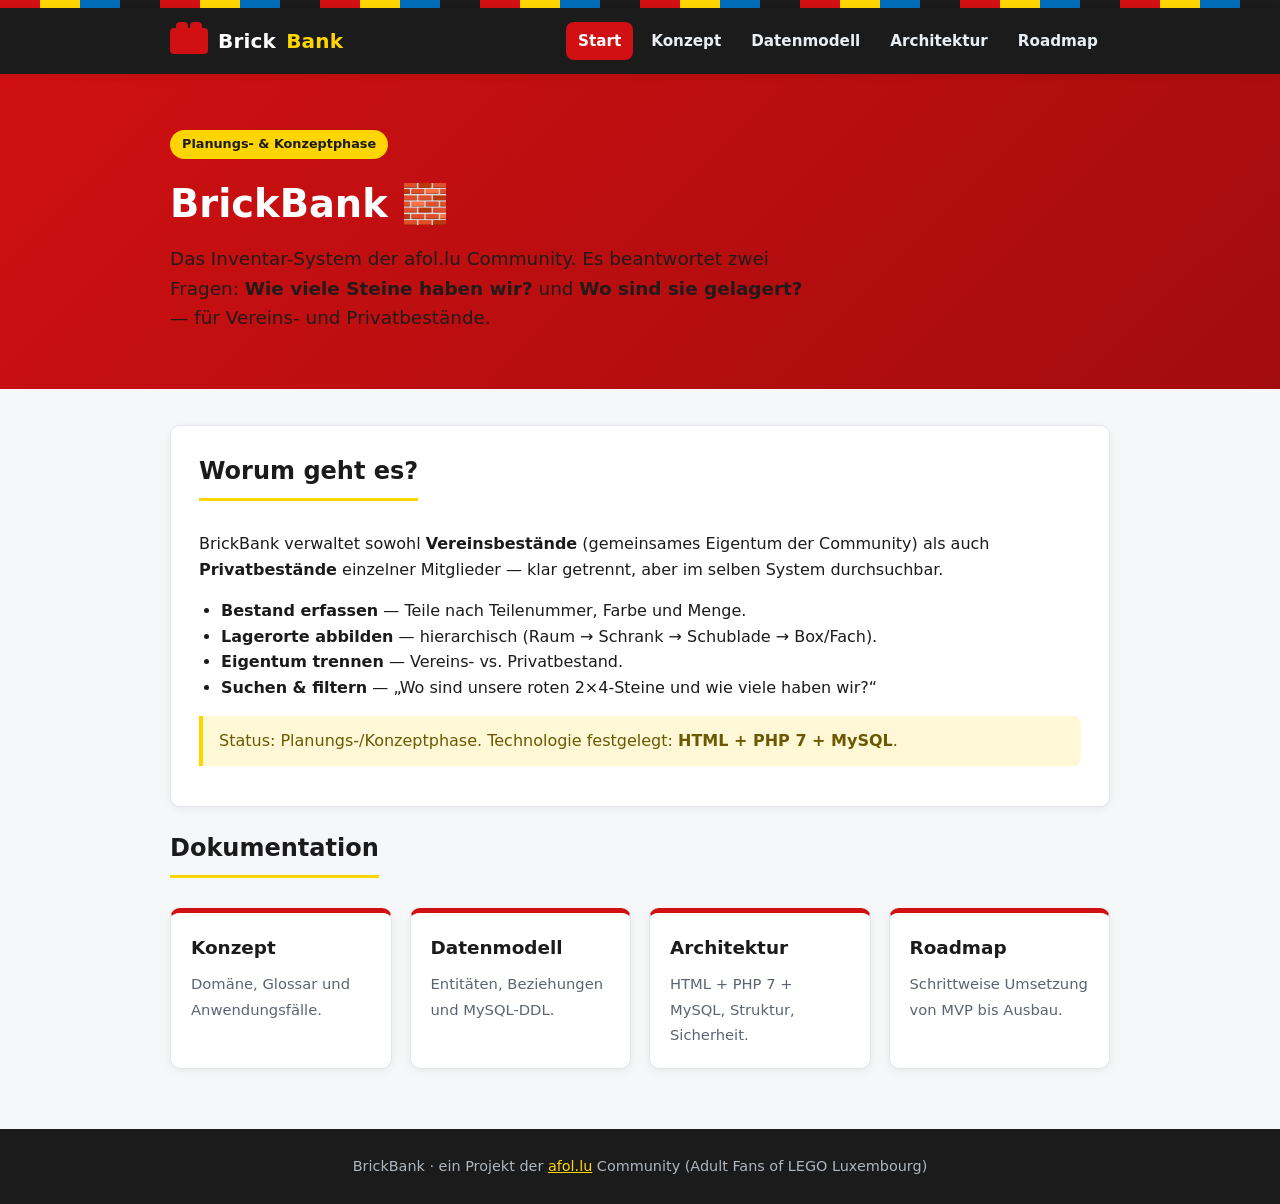
==== docs/html/index.html @ a170d641 "HTML-Dokumentation im afol.lu-Look (LEGO-Theme) - docs/html/: index, konzept, datenmodell, architekt" ====
<!DOCTYPE html>
<html lang="de">
<head>
  <meta charset="utf-8">
  <meta name="viewport" content="width=device-width, initial-scale=1">
  <title>BrickBank — Dokumentation | afol.lu</title>
  <link rel="stylesheet" href="assets/style.css">
</head>
<body>
  <div class="brick-strip"></div>
  <header class="site">
    <nav class="nav">
      <a class="brand" href="index.html"><span class="logo-brick"></span>Brick<b>Bank</b></a>
      <div class="nav-links">
        <a class="active" href="index.html">Start</a>
        <a href="konzept.html">Konzept</a>
        <a href="datenmodell.html">Datenmodell</a>
        <a href="architektur.html">Architektur</a>
        <a href="roadmap.html">Roadmap</a>
      </div>
    </nav>
  </header>

  <section class="hero">
    <div class="hero-inner">
      <span class="pill">Planungs- &amp; Konzeptphase</span>
      <h1>BrickBank 🧱</h1>
      <p>Das Inventar-System der afol.lu Community. Es beantwortet zwei Fragen:
         <strong>Wie viele Steine haben wir?</strong> und <strong>Wo sind sie gelagert?</strong> —
         für Vereins- und Privatbestände.</p>
    </div>
  </section>

  <main>
    <div class="card">
      <h2>Worum geht es?</h2>
      <p>BrickBank verwaltet sowohl <strong>Vereinsbestände</strong> (gemeinsames Eigentum der
         Community) als auch <strong>Privatbestände</strong> einzelner Mitglieder — klar getrennt,
         aber im selben System durchsuchbar.</p>
      <ul>
        <li><strong>Bestand erfassen</strong> — Teile nach Teilenummer, Farbe und Menge.</li>
        <li><strong>Lagerorte abbilden</strong> — hierarchisch (Raum → Schrank → Schublade → Box/Fach).</li>
        <li><strong>Eigentum trennen</strong> — Vereins- vs. Privatbestand.</li>
        <li><strong>Suchen &amp; filtern</strong> — „Wo sind unsere roten 2×4-Steine und wie viele haben wir?“</li>
      </ul>
      <blockquote>Status: Planungs-/Konzeptphase. Technologie festgelegt:
         <strong>HTML + PHP&nbsp;7 + MySQL</strong>.</blockquote>
    </div>

    <h2>Dokumentation</h2>
    <div class="grid" style="margin-top:16px">
      <a class="doc-card" href="konzept.html">
        <h3>Konzept</h3>
        <span>Domäne, Glossar und Anwendungsfälle.</span>
      </a>
      <a class="doc-card" href="datenmodell.html">
        <h3>Datenmodell</h3>
        <span>Entitäten, Beziehungen und MySQL-DDL.</span>
      </a>
      <a class="doc-card" href="architektur.html">
        <h3>Architektur</h3>
        <span>HTML + PHP 7 + MySQL, Struktur, Sicherheit.</span>
      </a>
      <a class="doc-card" href="roadmap.html">
        <h3>Roadmap</h3>
        <span>Schrittweise Umsetzung von MVP bis Ausbau.</span>
      </a>
    </div>
  </main>

  <footer class="site">
    BrickBank · ein Projekt der <a href="https://afol.lu">afol.lu</a> Community (Adult Fans of LEGO Luxembourg)
  </footer>
</body>
</html>
---- docs/html/assets/style.css ----
/* =========================================================================
   BrickBank — Dokumentation
   AFOL.lu-inspiriertes Theme (Annäherung).
   ▸ Echte Markenwerte hier zentral anpassen:
     Farben, Schrift und Logo werden über die CSS-Variablen unten gesteuert.
   ========================================================================= */

:root {
  /* --- Markenfarben (LEGO/AFOL-typisch) ----------------------------------
     Bei Vorliegen der echten afol.lu-Werte einfach hier ersetzen.          */
  --brand-red:    #d01012;   /* LEGO-Rot   */
  --brand-yellow: #ffd500;   /* LEGO-Gelb  */
  --brand-black:  #1b1b1b;
  --brand-blue:   #006cb7;

  --bg:           #f6f7f9;
  --surface:      #ffffff;
  --text:         #1b1b1b;
  --text-muted:   #5b6470;
  --border:       #e3e6ea;

  --radius:       10px;
  --shadow:       0 2px 8px rgba(0, 0, 0, .06);
  --shadow-lg:    0 8px 28px rgba(0, 0, 0, .12);

  --font-sans: "Segoe UI", system-ui, -apple-system, Roboto, Helvetica, Arial, sans-serif;
  --font-mono: "SFMono-Regular", Consolas, "Liberation Mono", Menlo, monospace;

  --maxw: 980px;
}

* { box-sizing: border-box; }

html { scroll-behavior: smooth; }

body {
  margin: 0;
  font-family: var(--font-sans);
  color: var(--text);
  background: var(--bg);
  line-height: 1.6;
}

/* --- Stein-Motiv-Band (oben) ------------------------------------------- */
.brick-strip {
  height: 8px;
  background:
    repeating-linear-gradient(90deg,
      var(--brand-red)    0 40px,
      var(--brand-yellow) 40px 80px,
      var(--brand-blue)   80px 120px,
      var(--brand-black)  120px 160px);
}

/* --- Kopfzeile / Navigation -------------------------------------------- */
header.site {
  background: var(--brand-black);
  color: #fff;
  position: sticky;
  top: 0;
  z-index: 10;
  box-shadow: var(--shadow);
}
.nav {
  max-width: var(--maxw);
  margin: 0 auto;
  padding: 14px 20px;
  display: flex;
  align-items: center;
  gap: 18px;
  flex-wrap: wrap;
}
.brand {
  display: flex;
  align-items: center;
  gap: 10px;
  font-weight: 800;
  font-size: 1.25rem;
  color: #fff;
  text-decoration: none;
  letter-spacing: .2px;
}
/* Logo-Platzhalter: zwei „Noppen“ als Stein. Durch echtes afol.lu-Logo ersetzen. */
.logo-brick {
  width: 38px; height: 26px;
  background: var(--brand-red);
  border-radius: 4px;
  position: relative;
  flex: none;
}
.logo-brick::before, .logo-brick::after {
  content: "";
  position: absolute;
  top: -6px;
  width: 12px; height: 8px;
  background: var(--brand-red);
  border-radius: 4px 4px 0 0;
}
.logo-brick::before { left: 6px; }
.logo-brick::after  { right: 6px; }
.brand b { color: var(--brand-yellow); }

.nav-links {
  margin-left: auto;
  display: flex;
  gap: 6px;
  flex-wrap: wrap;
}
.nav-links a {
  color: #e9eef3;
  text-decoration: none;
  padding: 7px 12px;
  border-radius: 8px;
  font-size: .95rem;
  font-weight: 600;
}
.nav-links a:hover { background: rgba(255, 255, 255, .12); }
.nav-links a.active { background: var(--brand-red); color: #fff; }

/* --- Hero --------------------------------------------------------------- */
.hero {
  background: linear-gradient(135deg, var(--brand-red), #a30c0e);
  color: #fff;
}
.hero-inner {
  max-width: var(--maxw);
  margin: 0 auto;
  padding: 56px 20px;
}
.hero h1 { margin: 0 0 10px; font-size: 2.4rem; }
.hero p  { margin: 0; max-width: 640px; font-size: 1.15rem; opacity: .95; }
.hero .pill {
  display: inline-block;
  background: var(--brand-yellow);
  color: var(--brand-black);
  font-weight: 700;
  font-size: .8rem;
  padding: 4px 12px;
  border-radius: 999px;
  margin-bottom: 14px;
}

/* --- Layout / Inhalt ---------------------------------------------------- */
main {
  max-width: var(--maxw);
  margin: 0 auto;
  padding: 36px 20px 60px;
}
.card {
  background: var(--surface);
  border: 1px solid var(--border);
  border-radius: var(--radius);
  box-shadow: var(--shadow);
  padding: 26px 28px;
  margin-bottom: 22px;
}

h2 {
  font-size: 1.5rem;
  margin: 0 0 14px;
  padding-bottom: 8px;
  border-bottom: 3px solid var(--brand-yellow);
  display: inline-block;
}
h3 { font-size: 1.15rem; margin: 22px 0 8px; color: var(--brand-blue); }
p, li { color: var(--text); }
a { color: var(--brand-blue); }

/* Karten-Grid (Startseite) */
.grid {
  display: grid;
  grid-template-columns: repeat(auto-fit, minmax(220px, 1fr));
  gap: 18px;
}
.doc-card {
  background: var(--surface);
  border: 1px solid var(--border);
  border-top: 5px solid var(--brand-red);
  border-radius: var(--radius);
  padding: 20px;
  text-decoration: none;
  color: var(--text);
  box-shadow: var(--shadow);
  transition: transform .12s ease, box-shadow .12s ease;
  display: block;
}
.doc-card:hover { transform: translateY(-3px); box-shadow: var(--shadow-lg); }
.doc-card h3 { margin-top: 0; color: var(--brand-black); }
.doc-card span { color: var(--text-muted); font-size: .92rem; }

/* Tabellen */
table {
  width: 100%;
  border-collapse: collapse;
  margin: 12px 0;
  font-size: .95rem;
}
th, td {
  text-align: left;
  padding: 9px 12px;
  border-bottom: 1px solid var(--border);
  vertical-align: top;
}
thead th {
  background: var(--brand-black);
  color: #fff;
  border-bottom: none;
}
tbody tr:nth-child(even) { background: #fafbfc; }
code {
  font-family: var(--font-mono);
  background: #eef1f4;
  padding: 1px 6px;
  border-radius: 5px;
  font-size: .9em;
}
pre {
  background: var(--brand-black);
  color: #e9eef3;
  padding: 16px 18px;
  border-radius: var(--radius);
  overflow: auto;
  font-family: var(--font-mono);
  font-size: .88rem;
  line-height: 1.5;
}
pre code { background: none; color: inherit; padding: 0; }

blockquote {
  margin: 14px 0;
  padding: 12px 16px;
  background: #fff8d6;
  border-left: 4px solid var(--brand-yellow);
  border-radius: 0 8px 8px 0;
  color: #6b5800;
}

ul { padding-left: 22px; }

/* --- Fußzeile ----------------------------------------------------------- */
footer.site {
  background: var(--brand-black);
  color: #aeb6bf;
  text-align: center;
  padding: 26px 20px;
  font-size: .9rem;
}
footer.site a { color: var(--brand-yellow); }

@media (max-width: 600px) {
  .hero h1 { font-size: 1.8rem; }
  .nav-links { width: 100%; margin-left: 0; }
}
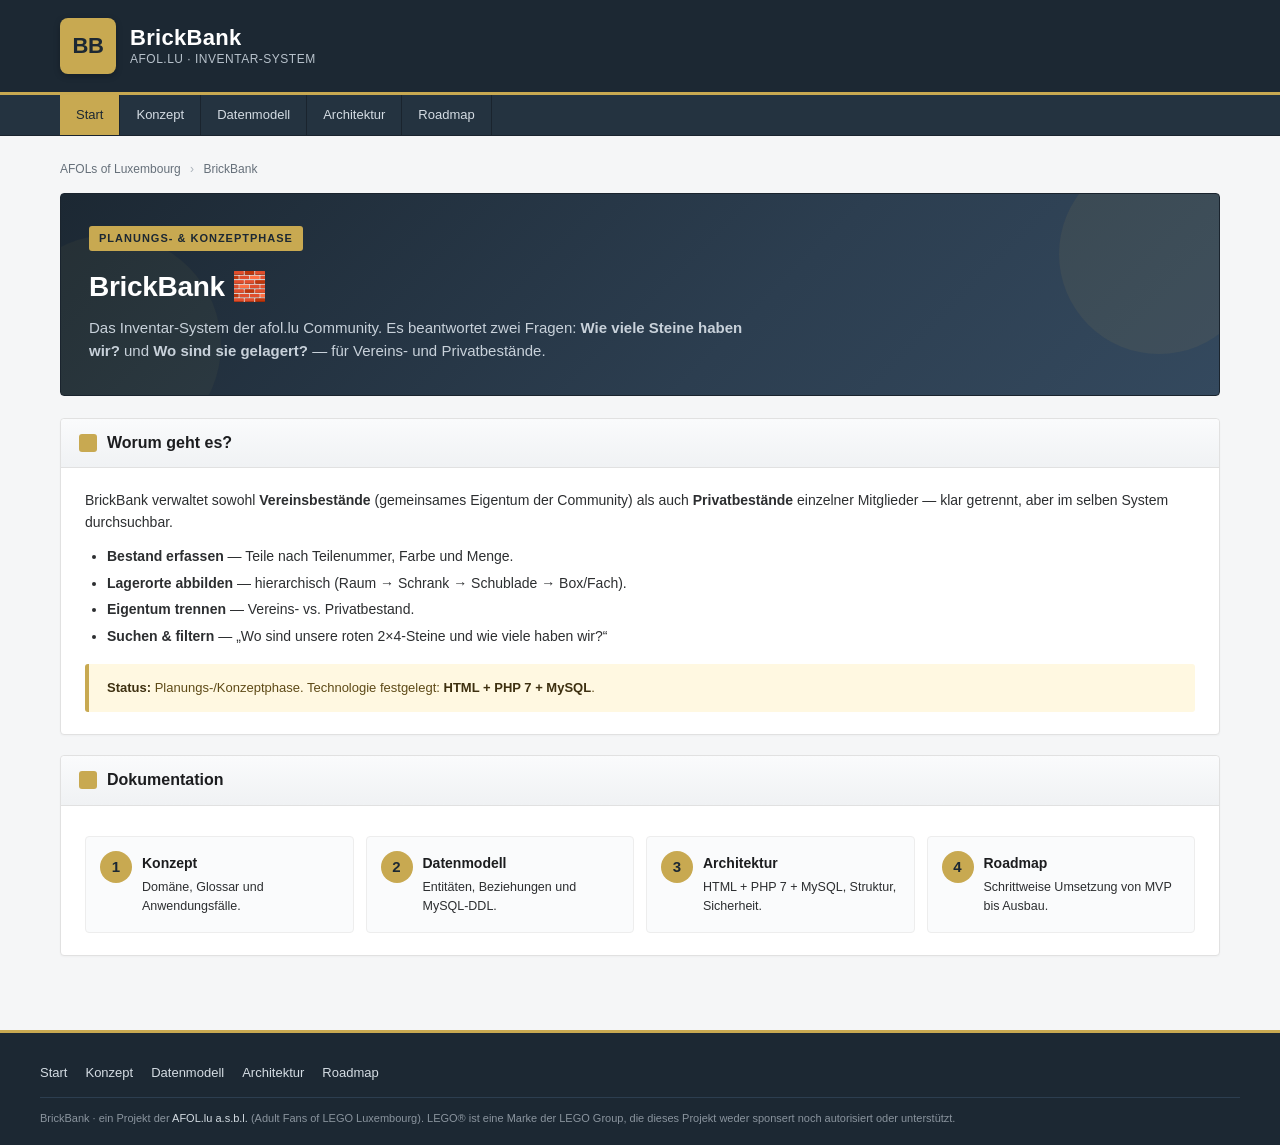
==== commit 61f8cafe: "HTML-Docs an echtes afol.lu-Design (WoltLab 5.5) angepasst - Designtokens aus afol55.afol.lu übernom" ====
--- a/docs/html/index.html
+++ b/docs/html/index.html
@@ -7,69 +7,112 @@
   <link rel="stylesheet" href="assets/style.css">
 </head>
 <body>
-  <div class="brick-strip"></div>
-  <header class="site">
-    <nav class="nav">
-      <a class="brand" href="index.html"><span class="logo-brick"></span>Brick<b>Bank</b></a>
-      <div class="nav-links">
-        <a class="active" href="index.html">Start</a>
-        <a href="konzept.html">Konzept</a>
-        <a href="datenmodell.html">Datenmodell</a>
-        <a href="architektur.html">Architektur</a>
-        <a href="roadmap.html">Roadmap</a>
-      </div>
-    </nav>
+
+  <header class="pageHeader">
+    <div class="pageHeaderInner">
+      <a class="pageHeaderLogo" href="index.html">
+        <span class="logoMark">BB</span>
+        <span class="pageHeaderTitle">
+          <span class="siteTitle">BrickBank</span>
+          <span class="siteSubtitle">afol.lu · Inventar-System</span>
+        </span>
+      </a>
+    </div>
   </header>
 
-  <section class="hero">
-    <div class="hero-inner">
-      <span class="pill">Planungs- &amp; Konzeptphase</span>
-      <h1>BrickBank 🧱</h1>
-      <p>Das Inventar-System der afol.lu Community. Es beantwortet zwei Fragen:
-         <strong>Wie viele Steine haben wir?</strong> und <strong>Wo sind sie gelagert?</strong> —
-         für Vereins- und Privatbestände.</p>
+  <nav class="mainMenu">
+    <div class="mainMenuInner">
+      <ul class="mainMenuList">
+        <li class="active"><a href="index.html">Start</a></li>
+        <li><a href="konzept.html">Konzept</a></li>
+        <li><a href="datenmodell.html">Datenmodell</a></li>
+        <li><a href="architektur.html">Architektur</a></li>
+        <li><a href="roadmap.html">Roadmap</a></li>
+      </ul>
     </div>
-  </section>
+  </nav>
 
-  <main>
-    <div class="card">
-      <h2>Worum geht es?</h2>
-      <p>BrickBank verwaltet sowohl <strong>Vereinsbestände</strong> (gemeinsames Eigentum der
-         Community) als auch <strong>Privatbestände</strong> einzelner Mitglieder — klar getrennt,
-         aber im selben System durchsuchbar.</p>
-      <ul>
-        <li><strong>Bestand erfassen</strong> — Teile nach Teilenummer, Farbe und Menge.</li>
-        <li><strong>Lagerorte abbilden</strong> — hierarchisch (Raum → Schrank → Schublade → Box/Fach).</li>
-        <li><strong>Eigentum trennen</strong> — Vereins- vs. Privatbestand.</li>
-        <li><strong>Suchen &amp; filtern</strong> — „Wo sind unsere roten 2×4-Steine und wie viele haben wir?“</li>
-      </ul>
-      <blockquote>Status: Planungs-/Konzeptphase. Technologie festgelegt:
-         <strong>HTML + PHP&nbsp;7 + MySQL</strong>.</blockquote>
+  <div class="pageWrapper">
+    <main>
+      <div class="breadcrumbs">
+        <a href="https://afol55.afol.lu/">AFOLs of Luxembourg</a>
+        <span class="sep">›</span>
+        <span>BrickBank</span>
+      </div>
+
+      <section class="hero">
+        <span class="heroBadge">Planungs- &amp; Konzeptphase</span>
+        <h1>BrickBank 🧱</h1>
+        <p class="heroSubtitle">Das Inventar-System der afol.lu Community. Es beantwortet zwei Fragen:
+           <strong>Wie viele Steine haben wir?</strong> und <strong>Wo sind sie gelagert?</strong> —
+           für Vereins- und Privatbestände.</p>
+      </section>
+
+      <article class="contentBox">
+        <div class="contentBoxHeader"><span class="icon"></span>Worum geht es?</div>
+        <div class="contentBoxBody">
+          <p>BrickBank verwaltet sowohl <strong>Vereinsbestände</strong> (gemeinsames Eigentum der
+             Community) als auch <strong>Privatbestände</strong> einzelner Mitglieder — klar getrennt,
+             aber im selben System durchsuchbar.</p>
+          <ul>
+            <li><strong>Bestand erfassen</strong> — Teile nach Teilenummer, Farbe und Menge.</li>
+            <li><strong>Lagerorte abbilden</strong> — hierarchisch (Raum → Schrank → Schublade → Box/Fach).</li>
+            <li><strong>Eigentum trennen</strong> — Vereins- vs. Privatbestand.</li>
+            <li><strong>Suchen &amp; filtern</strong> — „Wo sind unsere roten 2×4-Steine und wie viele haben wir?“</li>
+          </ul>
+          <div class="eligibilityNote">
+            <strong>Status:</strong> Planungs-/Konzeptphase. Technologie festgelegt:
+            <strong>HTML + PHP&nbsp;7 + MySQL</strong>.
+          </div>
+        </div>
+      </article>
+
+      <article class="contentBox">
+        <div class="contentBoxHeader"><span class="icon"></span>Dokumentation</div>
+        <div class="contentBoxBody">
+          <div class="steps">
+            <a class="stepCard" href="konzept.html">
+              <div class="stepNum">1</div>
+              <div class="stepTitle">Konzept</div>
+              <div class="stepText">Domäne, Glossar und Anwendungsfälle.</div>
+            </a>
+            <a class="stepCard" href="datenmodell.html">
+              <div class="stepNum">2</div>
+              <div class="stepTitle">Datenmodell</div>
+              <div class="stepText">Entitäten, Beziehungen und MySQL-DDL.</div>
+            </a>
+            <a class="stepCard" href="architektur.html">
+              <div class="stepNum">3</div>
+              <div class="stepTitle">Architektur</div>
+              <div class="stepText">HTML + PHP 7 + MySQL, Struktur, Sicherheit.</div>
+            </a>
+            <a class="stepCard" href="roadmap.html">
+              <div class="stepNum">4</div>
+              <div class="stepTitle">Roadmap</div>
+              <div class="stepText">Schrittweise Umsetzung von MVP bis Ausbau.</div>
+            </a>
+          </div>
+        </div>
+      </article>
+    </main>
+  </div>
+
+  <footer class="pageFooter">
+    <div class="pageFooterInner">
+      <ol>
+        <li><a href="index.html">Start</a></li>
+        <li><a href="konzept.html">Konzept</a></li>
+        <li><a href="datenmodell.html">Datenmodell</a></li>
+        <li><a href="architektur.html">Architektur</a></li>
+        <li><a href="roadmap.html">Roadmap</a></li>
+      </ol>
+      <div class="footerNote">
+        BrickBank · ein Projekt der <a href="https://afol55.afol.lu/">AFOL.lu a.s.b.l.</a>
+        (Adult Fans of LEGO Luxembourg). LEGO® ist eine Marke der LEGO Group, die dieses Projekt
+        weder sponsert noch autorisiert oder unterstützt.
+      </div>
     </div>
+  </footer>
 
-    <h2>Dokumentation</h2>
-    <div class="grid" style="margin-top:16px">
-      <a class="doc-card" href="konzept.html">
-        <h3>Konzept</h3>
-        <span>Domäne, Glossar und Anwendungsfälle.</span>
-      </a>
-      <a class="doc-card" href="datenmodell.html">
-        <h3>Datenmodell</h3>
-        <span>Entitäten, Beziehungen und MySQL-DDL.</span>
-      </a>
-      <a class="doc-card" href="architektur.html">
-        <h3>Architektur</h3>
-        <span>HTML + PHP 7 + MySQL, Struktur, Sicherheit.</span>
-      </a>
-      <a class="doc-card" href="roadmap.html">
-        <h3>Roadmap</h3>
-        <span>Schrittweise Umsetzung von MVP bis Ausbau.</span>
-      </a>
-    </div>
-  </main>
-
-  <footer class="site">
-    BrickBank · ein Projekt der <a href="https://afol.lu">afol.lu</a> Community (Adult Fans of LEGO Luxembourg)
-  </footer>
 </body>
 </html>
--- a/docs/html/assets/style.css
+++ b/docs/html/assets/style.css
@@ -1,253 +1,341 @@
 /* =========================================================================
    BrickBank — Dokumentation
-   AFOL.lu-inspiriertes Theme (Annäherung).
-   ▸ Echte Markenwerte hier zentral anpassen:
-     Farben, Schrift und Logo werden über die CSS-Variablen unten gesteuert.
+   AFOL.lu / WoltLab Suite 5.5 Design (matcht afol55.afol.lu Look & Feel)
    ========================================================================= */
 
 :root {
-  /* --- Markenfarben (LEGO/AFOL-typisch) ----------------------------------
-     Bei Vorliegen der echten afol.lu-Werte einfach hier ersetzen.          */
-  --brand-red:    #d01012;   /* LEGO-Rot   */
-  --brand-yellow: #ffd500;   /* LEGO-Gelb  */
-  --brand-black:  #1b1b1b;
-  --brand-blue:   #006cb7;
-
-  --bg:           #f6f7f9;
-  --surface:      #ffffff;
-  --text:         #1b1b1b;
-  --text-muted:   #5b6470;
-  --border:       #e3e6ea;
-
-  --radius:       10px;
-  --shadow:       0 2px 8px rgba(0, 0, 0, .06);
-  --shadow-lg:    0 8px 28px rgba(0, 0, 0, .12);
-
-  --font-sans: "Segoe UI", system-ui, -apple-system, Roboto, Helvetica, Arial, sans-serif;
-  --font-mono: "SFMono-Regular", Consolas, "Liberation Mono", Menlo, monospace;
-
-  --maxw: 980px;
+    --wcfContentBackground: #ffffff;
+    --wcfContentBorder: #e1e1e1;
+    --wcfContentBorderInner: #ededed;
+    --wcfContentText: #2c2e30;
+    --wcfContentLink: #0a4a66;
+    --wcfContentLinkActive: #04293c;
+    --wcfHeadlineText: #1c1d1f;
+    --wcfPageBackground: #f5f6f7;
+    --wcfButtonPrimary: #0a4a66;
+    --wcfButtonPrimaryHover: #04293c;
+    --wcfNavBackground: #1c2833;
+    --wcfNavText: #ffffff;
+    --wcfBoxAccent: #c8a951;
 }
 
 * { box-sizing: border-box; }
-
-html { scroll-behavior: smooth; }
+html, body { margin: 0; padding: 0; }
 
 body {
-  margin: 0;
-  font-family: var(--font-sans);
-  color: var(--text);
-  background: var(--bg);
-  line-height: 1.6;
-}
-
-/* --- Stein-Motiv-Band (oben) ------------------------------------------- */
-.brick-strip {
-  height: 8px;
-  background:
-    repeating-linear-gradient(90deg,
-      var(--brand-red)    0 40px,
-      var(--brand-yellow) 40px 80px,
-      var(--brand-blue)   80px 120px,
-      var(--brand-black)  120px 160px);
-}
-
-/* --- Kopfzeile / Navigation -------------------------------------------- */
-header.site {
-  background: var(--brand-black);
-  color: #fff;
-  position: sticky;
-  top: 0;
-  z-index: 10;
-  box-shadow: var(--shadow);
-}
-.nav {
-  max-width: var(--maxw);
-  margin: 0 auto;
-  padding: 14px 20px;
-  display: flex;
-  align-items: center;
-  gap: 18px;
-  flex-wrap: wrap;
-}
-.brand {
-  display: flex;
-  align-items: center;
-  gap: 10px;
-  font-weight: 800;
-  font-size: 1.25rem;
-  color: #fff;
-  text-decoration: none;
-  letter-spacing: .2px;
-}
-/* Logo-Platzhalter: zwei „Noppen“ als Stein. Durch echtes afol.lu-Logo ersetzen. */
-.logo-brick {
-  width: 38px; height: 26px;
-  background: var(--brand-red);
-  border-radius: 4px;
-  position: relative;
-  flex: none;
-}
-.logo-brick::before, .logo-brick::after {
-  content: "";
-  position: absolute;
-  top: -6px;
-  width: 12px; height: 8px;
-  background: var(--brand-red);
-  border-radius: 4px 4px 0 0;
-}
-.logo-brick::before { left: 6px; }
-.logo-brick::after  { right: 6px; }
-.brand b { color: var(--brand-yellow); }
-
-.nav-links {
-  margin-left: auto;
-  display: flex;
-  gap: 6px;
-  flex-wrap: wrap;
-}
-.nav-links a {
-  color: #e9eef3;
-  text-decoration: none;
-  padding: 7px 12px;
-  border-radius: 8px;
-  font-size: .95rem;
-  font-weight: 600;
-}
-.nav-links a:hover { background: rgba(255, 255, 255, .12); }
-.nav-links a.active { background: var(--brand-red); color: #fff; }
-
-/* --- Hero --------------------------------------------------------------- */
+    font-family: "Segoe UI", "Liberation Sans", Arial, sans-serif;
+    font-size: 14px;
+    line-height: 1.55;
+    color: var(--wcfContentText);
+    background: var(--wcfPageBackground);
+}
+
+a { color: var(--wcfContentLink); text-decoration: none; }
+a:hover { color: var(--wcfContentLinkActive); text-decoration: underline; }
+
+/* ---------- HEADER ---------- */
+.pageHeader {
+    background: var(--wcfNavBackground);
+    color: var(--wcfNavText);
+    border-bottom: 3px solid var(--wcfBoxAccent);
+}
+.pageHeaderInner {
+    max-width: 1200px;
+    margin: 0 auto;
+    padding: 18px 20px;
+    display: flex;
+    align-items: center;
+    gap: 18px;
+}
+.pageHeaderLogo {
+    display: flex;
+    align-items: center;
+    gap: 14px;
+    text-decoration: none;
+    color: var(--wcfNavText);
+}
+.pageHeaderLogo:hover { text-decoration: none; }
+.logoMark {
+    width: 56px;
+    height: 56px;
+    background: var(--wcfBoxAccent);
+    border-radius: 8px;
+    display: flex;
+    align-items: center;
+    justify-content: center;
+    font-weight: 700;
+    font-size: 22px;
+    color: #1c2833;
+    letter-spacing: -0.5px;
+    box-shadow: 0 2px 6px rgba(0,0,0,0.25);
+}
+.pageHeaderTitle { display: flex; flex-direction: column; line-height: 1.1; }
+.pageHeaderTitle .siteTitle { font-size: 22px; font-weight: 600; letter-spacing: 0.3px; }
+.pageHeaderTitle .siteSubtitle {
+    font-size: 12px;
+    color: #b8c2cc;
+    margin-top: 3px;
+    letter-spacing: 0.5px;
+    text-transform: uppercase;
+}
+
+/* ---------- MAIN NAVIGATION ---------- */
+.mainMenu {
+    background: #243340;
+    border-bottom: 1px solid #1a242e;
+}
+.mainMenuInner { max-width: 1200px; margin: 0 auto; padding: 0 20px; }
+.mainMenuList {
+    list-style: none; margin: 0; padding: 0;
+    display: flex; flex-wrap: wrap;
+}
+.mainMenuList a {
+    display: block;
+    padding: 10px 16px;
+    color: #d4dce3;
+    font-size: 13px;
+    font-weight: 500;
+    text-decoration: none;
+    border-right: 1px solid #1a242e;
+}
+.mainMenuList a:hover { background: #1c2833; color: #fff; text-decoration: none; }
+.mainMenuList .active a { background: var(--wcfBoxAccent); color: #1c2833; }
+
+/* ---------- LAYOUT ---------- */
+.pageWrapper {
+    max-width: 1200px;
+    margin: 0 auto;
+    padding: 24px 20px;
+}
+
+/* ---------- BREADCRUMB ---------- */
+.breadcrumbs { font-size: 12px; color: #66707a; margin-bottom: 14px; }
+.breadcrumbs a { color: #66707a; }
+.breadcrumbs span.sep { margin: 0 6px; color: #aab2ba; }
+
+/* ---------- CONTENT BOX ---------- */
+.contentBox {
+    background: var(--wcfContentBackground);
+    border: 1px solid var(--wcfContentBorder);
+    border-radius: 4px;
+    margin-bottom: 20px;
+    box-shadow: 0 1px 2px rgba(0,0,0,0.03);
+}
+.contentBoxHeader {
+    background: linear-gradient(180deg, #fafbfc 0%, #f0f2f4 100%);
+    border-bottom: 1px solid var(--wcfContentBorder);
+    padding: 12px 18px;
+    font-size: 16px;
+    font-weight: 600;
+    color: var(--wcfHeadlineText);
+    border-radius: 4px 4px 0 0;
+    display: flex;
+    align-items: center;
+    gap: 10px;
+}
+.contentBoxHeader .icon {
+    width: 18px; height: 18px;
+    background: var(--wcfBoxAccent);
+    border-radius: 3px;
+    flex-shrink: 0;
+}
+.contentBoxBody { padding: 22px 24px; }
+.contentBoxBody p { margin: 0 0 12px; }
+.contentBoxBody p:last-child { margin-bottom: 0; }
+.contentBoxBody h3 {
+    font-size: 15px;
+    color: var(--wcfHeadlineText);
+    margin: 20px 0 8px;
+}
+.contentBoxBody ul, .contentBoxBody ol { margin: 0 0 12px; padding-left: 22px; }
+.contentBoxBody li { margin-bottom: 5px; }
+
+/* ---------- HERO ---------- */
 .hero {
-  background: linear-gradient(135deg, var(--brand-red), #a30c0e);
-  color: #fff;
-}
-.hero-inner {
-  max-width: var(--maxw);
-  margin: 0 auto;
-  padding: 56px 20px;
-}
-.hero h1 { margin: 0 0 10px; font-size: 2.4rem; }
-.hero p  { margin: 0; max-width: 640px; font-size: 1.15rem; opacity: .95; }
-.hero .pill {
-  display: inline-block;
-  background: var(--brand-yellow);
-  color: var(--brand-black);
-  font-weight: 700;
-  font-size: .8rem;
-  padding: 4px 12px;
-  border-radius: 999px;
-  margin-bottom: 14px;
-}
-
-/* --- Layout / Inhalt ---------------------------------------------------- */
-main {
-  max-width: var(--maxw);
-  margin: 0 auto;
-  padding: 36px 20px 60px;
-}
-.card {
-  background: var(--surface);
-  border: 1px solid var(--border);
-  border-radius: var(--radius);
-  box-shadow: var(--shadow);
-  padding: 26px 28px;
-  margin-bottom: 22px;
-}
-
-h2 {
-  font-size: 1.5rem;
-  margin: 0 0 14px;
-  padding-bottom: 8px;
-  border-bottom: 3px solid var(--brand-yellow);
-  display: inline-block;
-}
-h3 { font-size: 1.15rem; margin: 22px 0 8px; color: var(--brand-blue); }
-p, li { color: var(--text); }
-a { color: var(--brand-blue); }
-
-/* Karten-Grid (Startseite) */
-.grid {
-  display: grid;
-  grid-template-columns: repeat(auto-fit, minmax(220px, 1fr));
-  gap: 18px;
-}
-.doc-card {
-  background: var(--surface);
-  border: 1px solid var(--border);
-  border-top: 5px solid var(--brand-red);
-  border-radius: var(--radius);
-  padding: 20px;
-  text-decoration: none;
-  color: var(--text);
-  box-shadow: var(--shadow);
-  transition: transform .12s ease, box-shadow .12s ease;
-  display: block;
-}
-.doc-card:hover { transform: translateY(-3px); box-shadow: var(--shadow-lg); }
-.doc-card h3 { margin-top: 0; color: var(--brand-black); }
-.doc-card span { color: var(--text-muted); font-size: .92rem; }
-
-/* Tabellen */
+    background: linear-gradient(135deg, #1c2833 0%, #2c3e50 60%, #34495e 100%);
+    color: #fff;
+    border-radius: 4px;
+    padding: 32px 28px;
+    margin-bottom: 22px;
+    position: relative;
+    overflow: hidden;
+    border: 1px solid #1a242e;
+}
+.hero::before {
+    content: "";
+    position: absolute;
+    top: -40px; right: -40px;
+    width: 200px; height: 200px;
+    background: var(--wcfBoxAccent);
+    opacity: 0.08;
+    border-radius: 50%;
+}
+.hero::after {
+    content: "";
+    position: absolute;
+    bottom: -60px; left: -60px;
+    width: 220px; height: 220px;
+    background: var(--wcfBoxAccent);
+    opacity: 0.05;
+    border-radius: 50%;
+}
+.hero .heroBadge {
+    display: inline-block;
+    background: var(--wcfBoxAccent);
+    color: #1c2833;
+    font-size: 11px;
+    font-weight: 700;
+    letter-spacing: 1px;
+    padding: 4px 10px;
+    border-radius: 3px;
+    text-transform: uppercase;
+    margin-bottom: 14px;
+    position: relative;
+    z-index: 1;
+}
+.hero h1 {
+    font-size: 28px;
+    margin: 0 0 8px;
+    font-weight: 700;
+    letter-spacing: -0.3px;
+    position: relative;
+    z-index: 1;
+}
+.hero .heroSubtitle {
+    font-size: 15px;
+    color: #c8d1da;
+    margin: 0;
+    position: relative;
+    z-index: 1;
+    max-width: 680px;
+}
+
+/* ---------- STEP / DOC CARDS ---------- */
+.steps {
+    display: grid;
+    grid-template-columns: repeat(auto-fit, minmax(220px, 1fr));
+    gap: 12px;
+    margin-top: 8px;
+}
+.stepCard {
+    background: #fafbfc;
+    border: 1px solid var(--wcfContentBorderInner);
+    border-radius: 4px;
+    padding: 16px;
+    position: relative;
+    padding-left: 56px;
+    text-decoration: none;
+    color: var(--wcfContentText);
+    display: block;
+}
+a.stepCard:hover { background: #f0f2f4; text-decoration: none; }
+.stepCard .stepNum {
+    position: absolute;
+    left: 14px;
+    top: 14px;
+    width: 32px;
+    height: 32px;
+    background: var(--wcfBoxAccent);
+    color: #1c2833;
+    border-radius: 50%;
+    display: flex;
+    align-items: center;
+    justify-content: center;
+    font-weight: 700;
+    font-size: 15px;
+}
+.stepCard .stepTitle {
+    font-weight: 600;
+    font-size: 14px;
+    color: var(--wcfHeadlineText);
+    margin: 0 0 4px;
+}
+.stepCard .stepText {
+    font-size: 12.5px;
+    color: var(--wcfContentText);
+    line-height: 1.5;
+}
+
+/* ---------- TABLES ---------- */
 table {
-  width: 100%;
-  border-collapse: collapse;
-  margin: 12px 0;
-  font-size: .95rem;
+    width: 100%;
+    border-collapse: collapse;
+    margin: 12px 0;
+    font-size: 13px;
 }
 th, td {
-  text-align: left;
-  padding: 9px 12px;
-  border-bottom: 1px solid var(--border);
-  vertical-align: top;
+    text-align: left;
+    padding: 9px 12px;
+    border-bottom: 1px solid var(--wcfContentBorderInner);
+    vertical-align: top;
 }
 thead th {
-  background: var(--brand-black);
-  color: #fff;
-  border-bottom: none;
+    background: var(--wcfNavBackground);
+    color: #fff;
+    border-bottom: none;
+    font-weight: 600;
 }
 tbody tr:nth-child(even) { background: #fafbfc; }
+
+/* ---------- CODE ---------- */
 code {
-  font-family: var(--font-mono);
-  background: #eef1f4;
-  padding: 1px 6px;
-  border-radius: 5px;
-  font-size: .9em;
+    font-family: "SFMono-Regular", Consolas, "Liberation Mono", Menlo, monospace;
+    background: #f0f2f4;
+    padding: 1px 6px;
+    border-radius: 3px;
+    font-size: 0.9em;
+    color: #04293c;
 }
 pre {
-  background: var(--brand-black);
-  color: #e9eef3;
-  padding: 16px 18px;
-  border-radius: var(--radius);
-  overflow: auto;
-  font-family: var(--font-mono);
-  font-size: .88rem;
-  line-height: 1.5;
+    background: var(--wcfNavBackground);
+    color: #e9eef3;
+    padding: 16px 18px;
+    border-radius: 4px;
+    overflow: auto;
+    font-family: "SFMono-Regular", Consolas, "Liberation Mono", Menlo, monospace;
+    font-size: 12.5px;
+    line-height: 1.55;
+    border: 1px solid #1a242e;
 }
 pre code { background: none; color: inherit; padding: 0; }
 
-blockquote {
-  margin: 14px 0;
-  padding: 12px 16px;
-  background: #fff8d6;
-  border-left: 4px solid var(--brand-yellow);
-  border-radius: 0 8px 8px 0;
-  color: #6b5800;
-}
-
-ul { padding-left: 22px; }
-
-/* --- Fußzeile ----------------------------------------------------------- */
-footer.site {
-  background: var(--brand-black);
-  color: #aeb6bf;
-  text-align: center;
-  padding: 26px 20px;
-  font-size: .9rem;
-}
-footer.site a { color: var(--brand-yellow); }
-
-@media (max-width: 600px) {
-  .hero h1 { font-size: 1.8rem; }
-  .nav-links { width: 100%; margin-left: 0; }
-}
+/* ---------- NOTE BOX ---------- */
+.eligibilityNote {
+    background: #fff8e1;
+    border-left: 4px solid var(--wcfBoxAccent);
+    padding: 14px 18px;
+    font-size: 13px;
+    color: #5e4a17;
+    border-radius: 3px;
+    margin-top: 16px;
+}
+.eligibilityNote strong { color: #3e3010; }
+
+/* ---------- FOOTER ---------- */
+.pageFooter {
+    background: #1c2833;
+    color: #b8c2cc;
+    padding: 30px 20px 18px;
+    margin-top: 30px;
+    border-top: 3px solid var(--wcfBoxAccent);
+}
+.pageFooterInner { max-width: 1200px; margin: 0 auto; }
+.pageFooter ol {
+    list-style: none;
+    padding: 0;
+    margin: 0 0 14px;
+    display: flex;
+    flex-wrap: wrap;
+    gap: 18px;
+    font-size: 13px;
+}
+.pageFooter a { color: #d4dce3; }
+.pageFooter a:hover { color: #fff; }
+.footerNote {
+    font-size: 11px;
+    color: #8a949e;
+    line-height: 1.6;
+    border-top: 1px solid #2c3e50;
+    padding-top: 12px;
+    margin-top: 12px;
+}
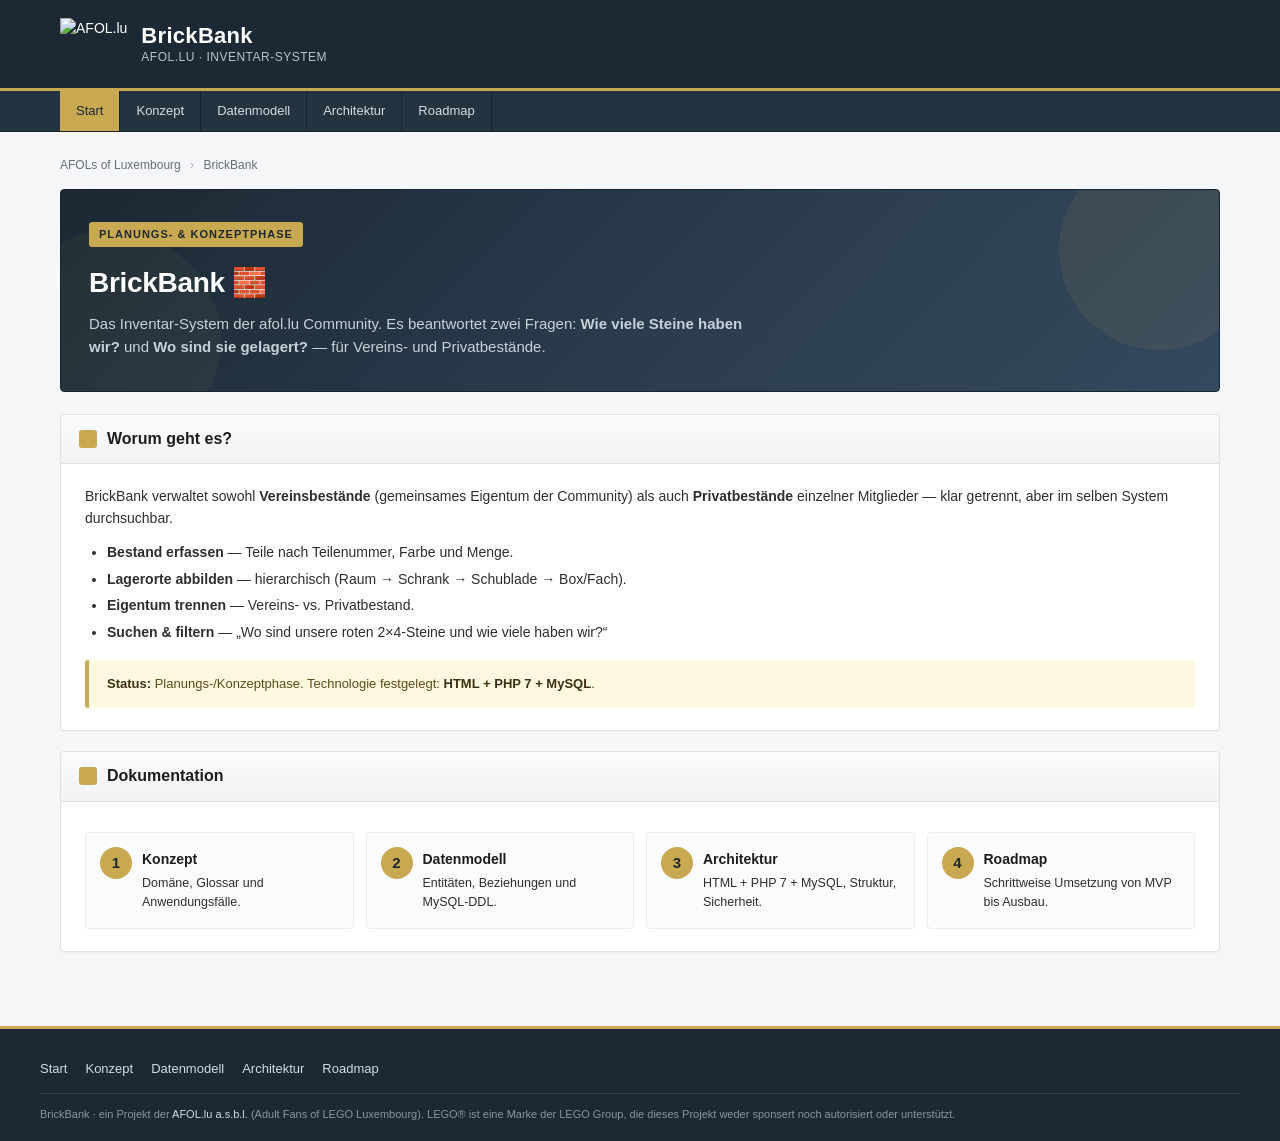
==== commit 88a6bf3f: "Echtes afol.lu-Logo in den Header aller HTML-Docs einbinden - Logo per Original-URL (afol55.afol.lu)" ====
--- a/docs/html/index.html
+++ b/docs/html/index.html
@@ -11,7 +11,7 @@
   <header class="pageHeader">
     <div class="pageHeaderInner">
       <a class="pageHeaderLogo" href="index.html">
-        <span class="logoMark">BB</span>
+        <img class="logoImg" src="https://afol55.afol.lu/images/style-1/pageLogo-2af33243.png" alt="AFOL.lu">
         <span class="pageHeaderTitle">
           <span class="siteTitle">BrickBank</span>
           <span class="siteSubtitle">afol.lu · Inventar-System</span>
--- a/docs/html/assets/style.css
+++ b/docs/html/assets/style.css
@@ -69,6 +69,12 @@
     letter-spacing: -0.5px;
     box-shadow: 0 2px 6px rgba(0,0,0,0.25);
 }
+/* Echtes afol.lu-Logo (wird vom Browser direkt von afol55.afol.lu geladen) */
+.logoImg {
+    height: 52px;
+    width: auto;
+    display: block;
+}
 .pageHeaderTitle { display: flex; flex-direction: column; line-height: 1.1; }
 .pageHeaderTitle .siteTitle { font-size: 22px; font-weight: 600; letter-spacing: 0.3px; }
 .pageHeaderTitle .siteSubtitle {
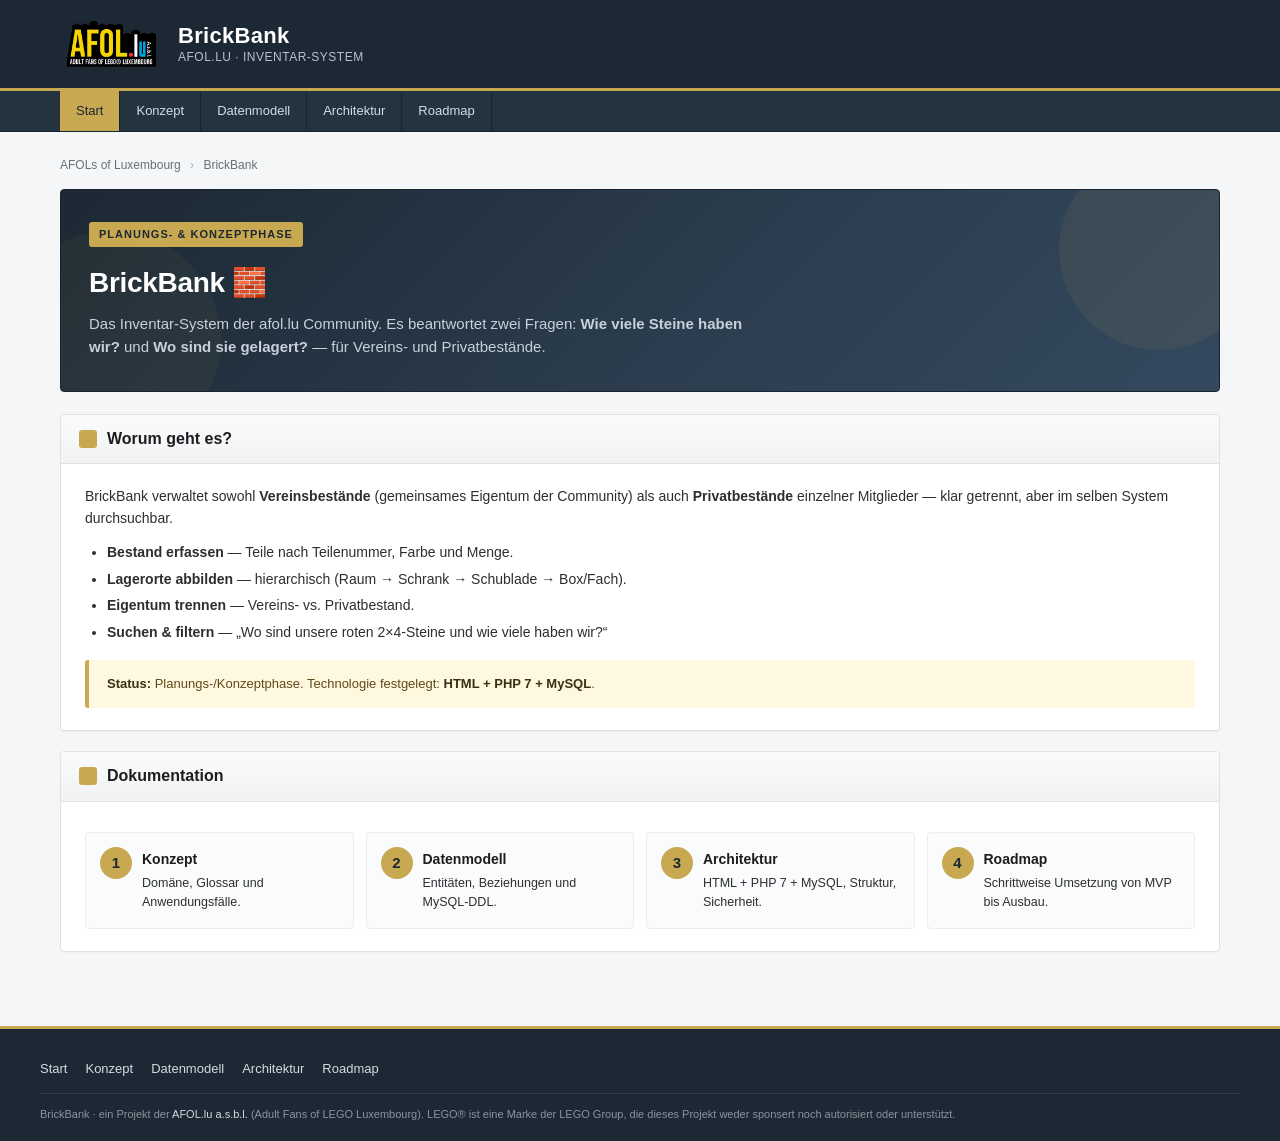
==== commit 71feed67: "Logo auf lokale Datei assets/afol-logo.png umstellen" ====
--- a/docs/html/index.html
+++ b/docs/html/index.html
@@ -11,7 +11,7 @@
   <header class="pageHeader">
     <div class="pageHeaderInner">
       <a class="pageHeaderLogo" href="index.html">
-        <img class="logoImg" src="https://afol55.afol.lu/images/style-1/pageLogo-2af33243.png" alt="AFOL.lu">
+        <img class="logoImg" src="assets/afol-logo.png" alt="AFOL.lu">
         <span class="pageHeaderTitle">
           <span class="siteTitle">BrickBank</span>
           <span class="siteSubtitle">afol.lu · Inventar-System</span>
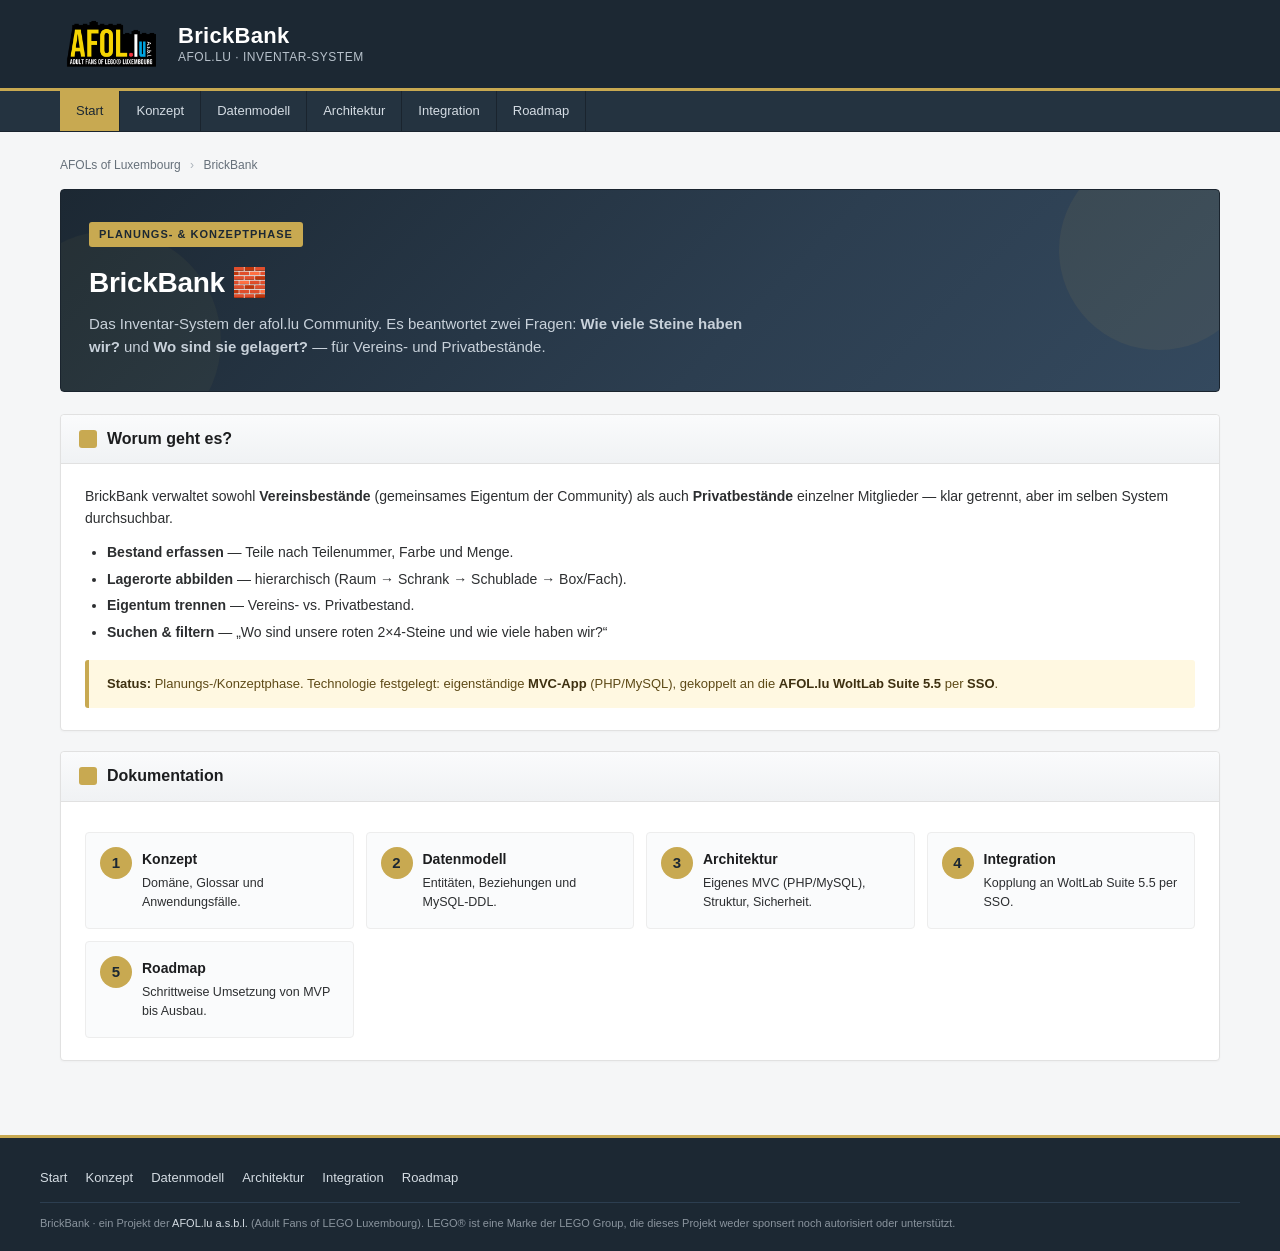
==== commit 1a463a79: "Architektur auf eigenes MVC + WoltLab-Suite-5.5-SSO umstellen - ARCHITEKTUR: MVC-Aufbau (Controller/" ====
--- a/docs/html/index.html
+++ b/docs/html/index.html
@@ -27,6 +27,7 @@
         <li><a href="konzept.html">Konzept</a></li>
         <li><a href="datenmodell.html">Datenmodell</a></li>
         <li><a href="architektur.html">Architektur</a></li>
+        <li><a href="integration.html">Integration</a></li>
         <li><a href="roadmap.html">Roadmap</a></li>
       </ul>
     </div>
@@ -62,7 +63,8 @@
           </ul>
           <div class="eligibilityNote">
             <strong>Status:</strong> Planungs-/Konzeptphase. Technologie festgelegt:
-            <strong>HTML + PHP&nbsp;7 + MySQL</strong>.
+            eigenständige <strong>MVC-App</strong> (PHP/MySQL), gekoppelt an die
+            <strong>AFOL.lu WoltLab Suite 5.5</strong> per <strong>SSO</strong>.
           </div>
         </div>
       </article>
@@ -84,10 +86,15 @@
             <a class="stepCard" href="architektur.html">
               <div class="stepNum">3</div>
               <div class="stepTitle">Architektur</div>
-              <div class="stepText">HTML + PHP 7 + MySQL, Struktur, Sicherheit.</div>
+              <div class="stepText">Eigenes MVC (PHP/MySQL), Struktur, Sicherheit.</div>
+            </a>
+            <a class="stepCard" href="integration.html">
+              <div class="stepNum">4</div>
+              <div class="stepTitle">Integration</div>
+              <div class="stepText">Kopplung an WoltLab Suite 5.5 per SSO.</div>
             </a>
             <a class="stepCard" href="roadmap.html">
-              <div class="stepNum">4</div>
+              <div class="stepNum">5</div>
               <div class="stepTitle">Roadmap</div>
               <div class="stepText">Schrittweise Umsetzung von MVP bis Ausbau.</div>
             </a>
@@ -104,6 +111,7 @@
         <li><a href="konzept.html">Konzept</a></li>
         <li><a href="datenmodell.html">Datenmodell</a></li>
         <li><a href="architektur.html">Architektur</a></li>
+        <li><a href="integration.html">Integration</a></li>
         <li><a href="roadmap.html">Roadmap</a></li>
       </ol>
       <div class="footerNote">
